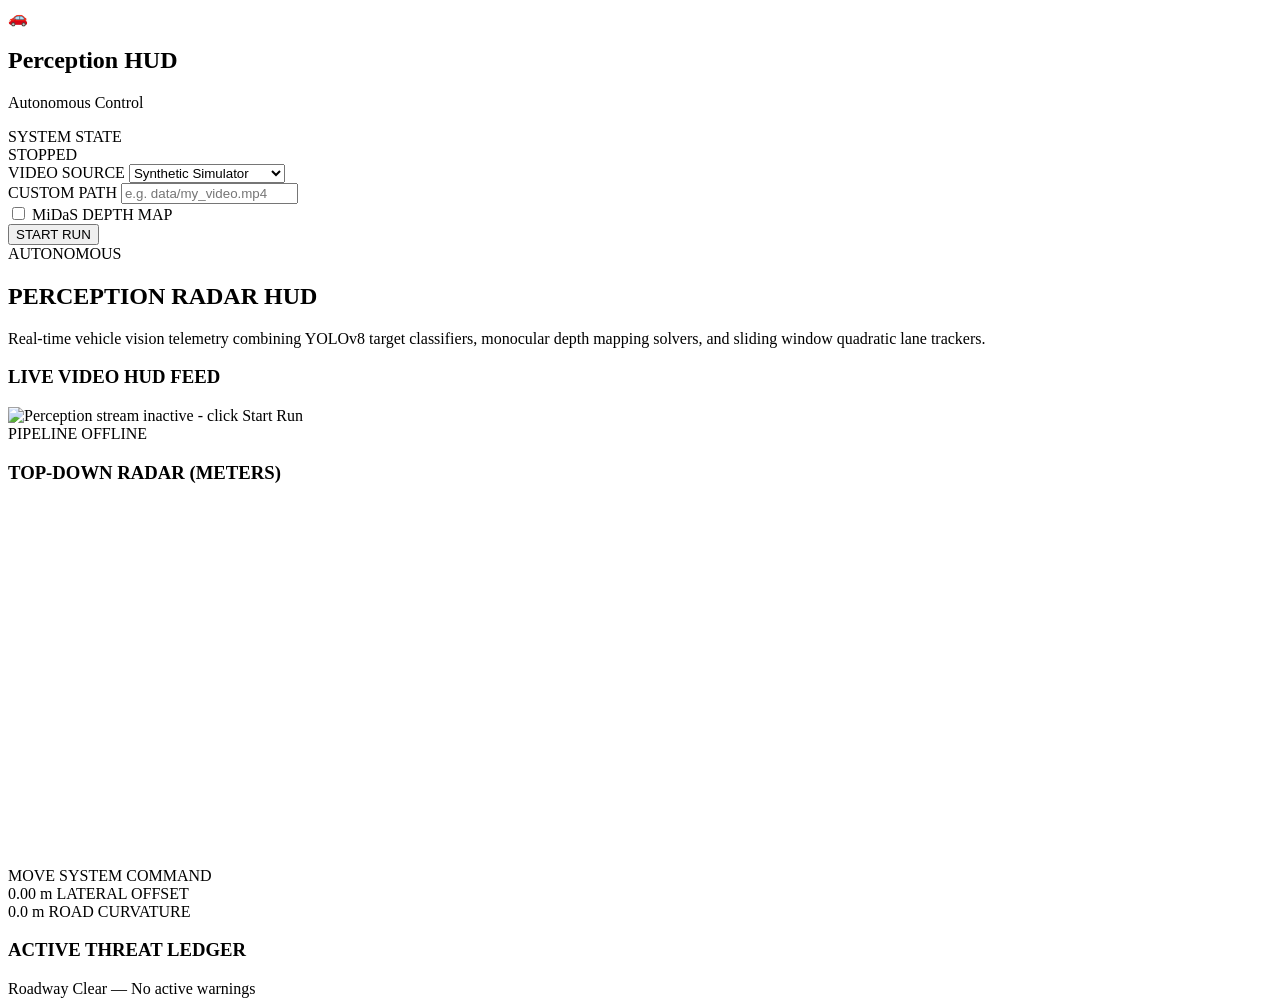
==== index.html @ f83b22bd "[Day 11/7 Release] Adding index.html" ====
<!DOCTYPE html>
<html lang="en">
<head>
    <meta charset="UTF-8">
    <meta name="viewport" content="width=device-width, initial-scale=1.0">
    <title>Autonomous Perception Web HUD</title>
    <link rel="preconnect" href="https://fonts.googleapis.com">
    <link rel="preconnect" href="https://fonts.gstatic.com" crossorigin>
    <link href="https://fonts.googleapis.com/css2?family=Inter:wght@300;400;500;600;700;800&display=swap" rel="stylesheet">
    <link rel="stylesheet" href="styles.css">
</head>
<body>

    <!-- Layout Wrapper (matches the standard structure of aalind.org) -->
    <div class="layout">
        
        <!-- Left Sidebar Controls -->
        <aside class="sidebar">
            <div class="sidebar-card border-glow-card">
                <span class="edge-light"></span>
                <div class="border-glow-inner">
                    <div class="hud-logo">🚗</div>
                    <h1 class="sidebar-name">Perception HUD</h1>
                    <p class="sidebar-title">Autonomous Control</p>
                    
                    <div class="sidebar-divider"></div>
                    
                    <!-- System Status -->
                    <div class="control-group">
                        <span class="control-label">SYSTEM STATE</span>
                        <div id="status-badge" class="badge badge-inactive">STOPPED</div>
                    </div>
                    
                    <div class="sidebar-divider"></div>
                    
                    <!-- Stream Controls -->
                    <div class="control-group">
                        <label for="source-select" class="control-label">VIDEO SOURCE</label>
                        <select id="source-select" class="form-select">
                            <option value="synthetic">Synthetic Simulator</option>
                            <option value="webcam">Hardware Webcam (0)</option>
                            <option value="custom">Custom File / Stream</option>
                        </select>
                    </div>

                    <div id="custom-source-group" class="control-group hidden">
                        <label for="custom-source-path" class="control-label">CUSTOM PATH</label>
                        <input type="text" id="custom-source-path" class="form-input" placeholder="e.g. data/my_video.mp4">
                    </div>

                    <div class="control-group">
                        <label class="toggle-container">
                            <input type="checkbox" id="depth-toggle">
                            <span class="toggle-slider"></span>
                            <span class="control-label toggle-label">MiDaS DEPTH MAP</span>
                        </label>
                    </div>
                    
                    <div class="sidebar-divider"></div>
                    
                    <!-- Action Buttons -->
                    <button id="btn-toggle-stream" class="btn btn-primary">START RUN</button>
                </div>
            </div>
        </aside>

        <!-- Right Main Content Panel -->
        <main class="main-content">
            
            <!-- Header section with background title text -->
            <section class="section hero">
                <div class="section-bg-title">AUTONOMOUS</div>
                <h2 class="section-title">PERCEPTION RADAR HUD</h2>
                <p class="hero-description">
                    Real-time vehicle vision telemetry combining YOLOv8 target classifiers, 
                    monocular depth mapping solvers, and sliding window quadratic lane trackers.
                </p>
            </section>

            <!-- Grid Layout for Live HUD Video and Telemetry -->
            <div class="dashboard-grid">
                
                <!-- Main HUD Feed Monitor -->
                <div class="hud-monitor border-glow-card">
                    <span class="edge-light"></span>
                    <div class="border-glow-inner">
                        <div class="card-header">
                            <span class="card-header-dot dot-live"></span>
                            <h3>LIVE VIDEO HUD FEED</h3>
                        </div>
                        <div class="video-container">
                            <img id="hud-stream-img" src="" alt="Perception stream inactive - click Start Run" class="video-feed">
                            <div id="video-placeholder" class="video-placeholder-overlay">
                                <span>PIPELINE OFFLINE</span>
                            </div>
                        </div>
                    </div>
                </div>

                <!-- 2D Top-Down Radar mapping -->
                <div class="radar-card border-glow-card">
                    <span class="edge-light"></span>
                    <div class="border-glow-inner">
                        <div class="card-header">
                            <span class="card-header-dot"></span>
                            <h3>TOP-DOWN RADAR (METERS)</h3>
                        </div>
                        <div class="radar-container">
                            <canvas id="radar-canvas" width="400" height="360"></canvas>
                        </div>
                    </div>
                </div>

                <!-- Telemetry Cards -->
                <div class="telemetry-card border-glow-card">
                    <span class="edge-light"></span>
                    <div class="border-glow-inner">
                        <span class="telemetry-number" id="val-action">MOVE</span>
                        <span class="telemetry-label">SYSTEM COMMAND</span>
                    </div>
                </div>

                <div class="telemetry-card border-glow-card">
                    <span class="edge-light"></span>
                    <div class="border-glow-inner">
                        <span class="telemetry-number" id="val-offset">0.00 m</span>
                        <span class="telemetry-label">LATERAL OFFSET</span>
                    </div>
                </div>

                <div class="telemetry-card border-glow-card">
                    <span class="edge-light"></span>
                    <div class="border-glow-inner">
                        <span class="telemetry-number" id="val-curvature">0.0 m</span>
                        <span class="telemetry-label">ROAD CURVATURE</span>
                    </div>
                </div>

                <!-- Threat / Alert Ledger -->
                <div class="alerts-card border-glow-card">
                    <span class="edge-light"></span>
                    <div class="border-glow-inner">
                        <div class="card-header">
                            <h3>ACTIVE THREAT LEDGER</h3>
                        </div>
                        <div id="alerts-list" class="alerts-list">
                            <div class="alert-item alert-clear">Roadway Clear — No active warnings</div>
                        </div>
                    </div>
                </div>

            </div>
        </main>
    </div>

    <!-- Telemetry Orchestrator Script -->
    <script src="app.js"></script>
</body>
</html>
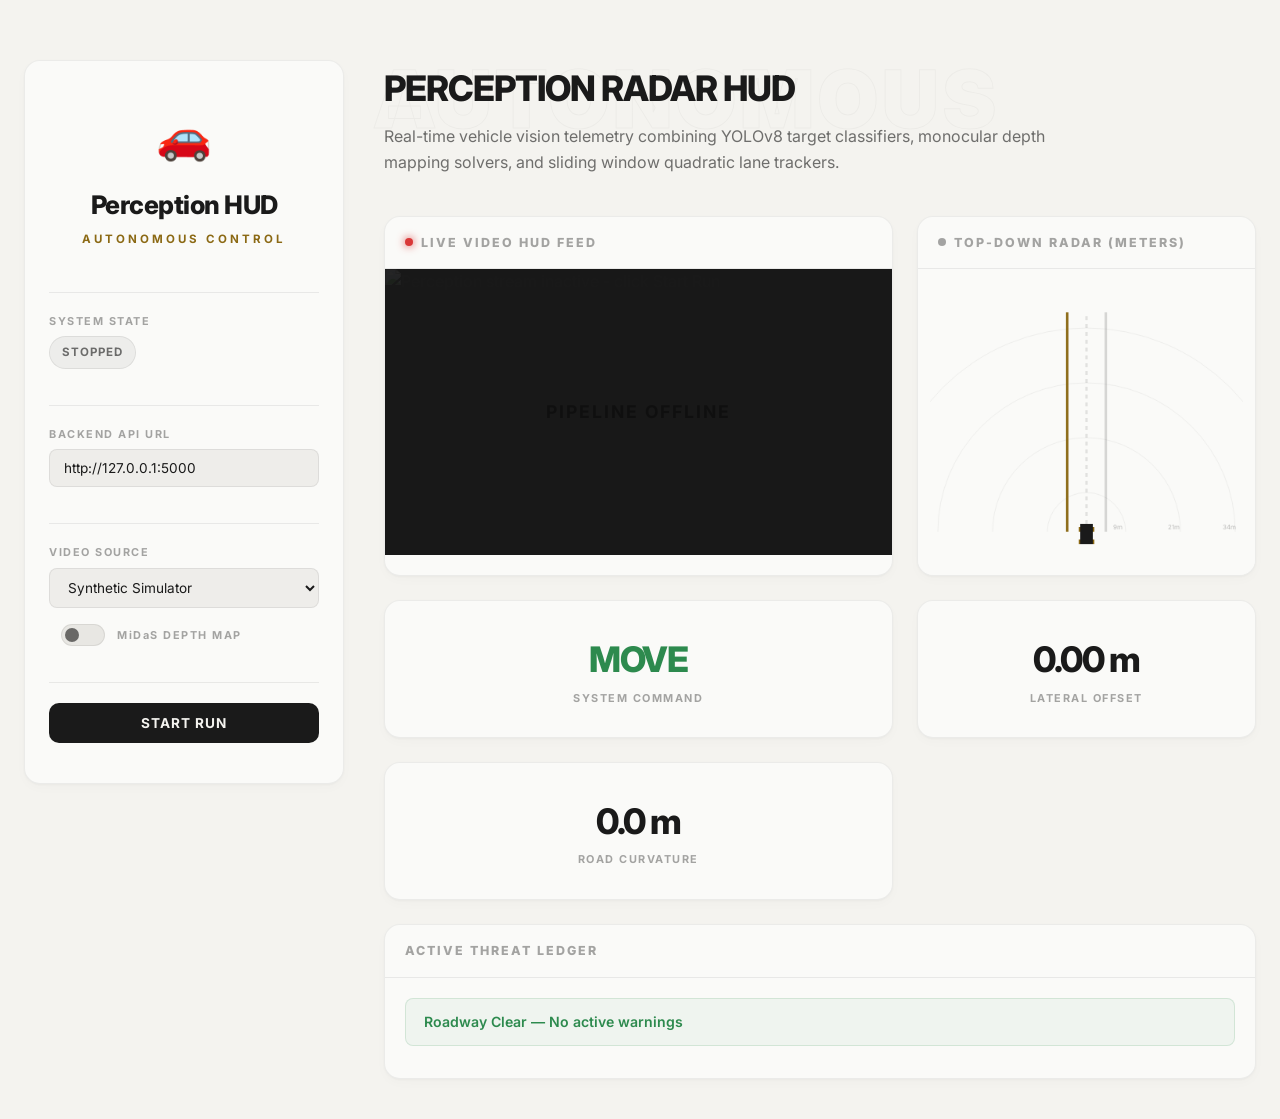
==== commit 87f9acac: "[Feature Update] Supporting dynamic API URL config in Web HUD" ====
--- a/index.html
+++ b/index.html
@@ -29,6 +29,14 @@
                     <div class="control-group">
                         <span class="control-label">SYSTEM STATE</span>
                         <div id="status-badge" class="badge badge-inactive">STOPPED</div>
+                    </div>
+                    
+                    <div class="sidebar-divider"></div>
+
+                    <!-- Connection Settings -->
+                    <div class="control-group">
+                        <label for="api-url-input" class="control-label">BACKEND API URL</label>
+                        <input type="text" id="api-url-input" class="form-input" value="http://127.0.0.1:5000">
                     </div>
                     
                     <div class="sidebar-divider"></div>
--- a/styles.css
+++ b/styles.css
@@ -0,0 +1,596 @@
+/* ================== BASE STYLES (MATCHES AALIND.ORG) ================== */
+:root {
+    --bg: #F4F3EF;
+    --surface: #EEEDEA;
+    --surface-raised: #E8E7E3;
+    --border: rgba(0, 0, 0, 0.07);
+    --text-primary: #1a1a1a;
+    --text-secondary: rgba(0, 0, 0, 0.55);
+    --text-muted: rgba(0, 0, 0, 0.35);
+    --accent: #8B6914;
+    --accent-glow: rgba(139, 105, 20, 0.15);
+    --green: #2d8a4e;
+    --red: #d93838;
+    --yellow: #b58209;
+    --card-bg: #FAFAF8;
+    --font: 'Inter', -apple-system, BlinkMacSystemFont, 'Segoe UI', Roboto, sans-serif;
+
+    /* Border Glow parameters matching portfolio */
+    --edge-proximity: 0;
+    --cursor-angle: 45deg;
+    --edge-sensitivity: 25;
+    --color-sensitivity: calc(var(--edge-sensitivity) + 20);
+    --border-radius: 16px;
+    --glow-padding: 40px;
+    --cone-spread: 25;
+    --fill-opacity: 0.4;
+}
+
+*, *::before, *::after {
+    margin: 0;
+    padding: 0;
+    box-sizing: border-box;
+}
+
+body {
+    font-family: var(--font);
+    background: var(--bg);
+    color: var(--text-primary);
+    line-height: 1.6;
+    overflow-x: hidden;
+    -webkit-font-smoothing: antialiased;
+}
+
+/* ================== LAYOUT STYLES ================== */
+.layout {
+    display: flex;
+    max-width: 1400px;
+    margin: 0 auto;
+    padding: 60px 24px 40px;
+    gap: 40px;
+    position: relative;
+    z-index: 1;
+}
+
+/* ================== STICKY SIDEBAR ================== */
+.sidebar {
+    position: sticky;
+    top: 60px;
+    width: 320px;
+    flex-shrink: 0;
+    height: fit-content;
+    z-index: 10;
+}
+
+.sidebar-card .border-glow-inner {
+    padding: 40px 24px;
+    display: flex;
+    flex-direction: column;
+}
+
+.hud-logo {
+    font-size: 2.8rem;
+    margin-bottom: 12px;
+    text-align: center;
+}
+
+.sidebar-name {
+    font-size: 1.6rem;
+    font-weight: 800;
+    text-align: center;
+    margin-bottom: 4px;
+    letter-spacing: -0.5px;
+}
+
+.sidebar-title {
+    font-size: 0.72rem;
+    text-transform: uppercase;
+    letter-spacing: 3px;
+    color: var(--accent);
+    font-weight: 700;
+    text-align: center;
+    margin-bottom: 24px;
+}
+
+.sidebar-divider {
+    width: 100%;
+    height: 1px;
+    background: var(--border);
+    margin: 20px 0;
+}
+
+/* ================== BORDER GLOW CARDS ================== */
+.border-glow-card {
+    --edge-proximity: 0;
+    --cursor-angle: 45deg;
+    position: relative;
+    border-radius: var(--border-radius);
+    isolation: isolate;
+    transform: translate3d(0, 0, 0.01px);
+    display: grid;
+    border: 1px solid rgba(0, 0, 0, 0.06);
+    background: var(--card-bg);
+    overflow: visible;
+    box-shadow: 0 1px 3px rgba(0, 0, 0, 0.04), 0 4px 12px rgba(0, 0, 0, 0.02);
+    transition: transform 0.25s ease;
+}
+
+.border-glow-card:hover {
+    transform: translateY(-2px);
+}
+
+.border-glow-card::before,
+.border-glow-card::after,
+.border-glow-card>.edge-light {
+    content: "";
+    position: absolute;
+    inset: 0;
+    border-radius: inherit;
+    transition: opacity 0.25s ease-out;
+    z-index: -1;
+}
+
+.border-glow-card:not(:hover):not(.sweep-active)::before,
+.border-glow-card:not(:hover):not(.sweep-active)::after,
+.border-glow-card:not(:hover):not(.sweep-active)>.edge-light {
+    opacity: 0;
+    transition: opacity 0.75s ease-in-out;
+}
+
+/* Colored mesh border overlay (Golden Hue) */
+.border-glow-card::before {
+    border: 1px solid transparent;
+    background:
+        linear-gradient(var(--card-bg) 0 100%) padding-box,
+        radial-gradient(at 80% 55%, hsl(40 70% 45%) 0px, transparent 50%) border-box,
+        radial-gradient(at 8% 6%, hsl(45 60% 50%) 0px, transparent 50%) border-box,
+        radial-gradient(at 82% 18%, hsl(30 60% 42%) 0px, transparent 50%) border-box,
+        radial-gradient(at 51% 4%, hsl(48 65% 52%) 0px, transparent 50%) border-box,
+        linear-gradient(hsl(40 70% 45%) 0 100%) border-box;
+
+    opacity: calc((var(--edge-proximity) - var(--color-sensitivity)) / (100 - var(--color-sensitivity)));
+
+    mask-image:
+        conic-gradient(from var(--cursor-angle) at center,
+            black calc(var(--cone-spread) * 1%),
+            transparent calc((var(--cone-spread) + 15) * 1%),
+            transparent calc((100 - var(--cone-spread) - 15) * 1%),
+            black calc((100 - var(--cone-spread)) * 1%));
+    -webkit-mask-image:
+        conic-gradient(from var(--cursor-angle) at center,
+            black calc(var(--cone-spread) * 1%),
+            transparent calc((var(--cone-spread) + 15) * 1%),
+            transparent calc((100 - var(--cone-spread) - 15) * 1%),
+            black calc((100 - var(--cone-spread)) * 1%));
+}
+
+/* Background Soft Glow */
+.border-glow-card::after {
+    border: 1px solid transparent;
+    background:
+        radial-gradient(at 80% 55%, hsl(40 70% 45%) 0px, transparent 50%) padding-box,
+        radial-gradient(at 8% 6%, hsl(45 60% 50%) 0px, transparent 50%) padding-box,
+        radial-gradient(at 51% 4%, hsl(48 65% 52%) 0px, transparent 50%) padding-box;
+
+    mask-image:
+        linear-gradient(to bottom, black, black),
+        radial-gradient(ellipse at 50% 50%, black 40%, transparent 65%),
+        conic-gradient(from var(--cursor-angle) at center, transparent 5%, black 15%, black 85%, transparent 95%);
+    -webkit-mask-image:
+        linear-gradient(to bottom, black, black),
+        radial-gradient(ellipse at 50% 50%, black 40%, transparent 65%),
+        conic-gradient(from var(--cursor-angle) at center, transparent 5%, black 15%, black 85%, transparent 95%);
+    
+    mask-composite: subtract, add;
+    -webkit-mask-composite: source-out, source-over;
+    opacity: calc(var(--fill-opacity) * (var(--edge-proximity) - var(--color-sensitivity)) / (100 - var(--color-sensitivity)));
+    mix-blend-mode: soft-light;
+}
+
+.border-glow-inner {
+    display: flex;
+    flex-direction: column;
+    position: relative;
+    overflow: hidden;
+    z-index: 1;
+    border-radius: inherit;
+}
+
+/* ================== MAIN CONTENT PANEL ================== */
+.main-content {
+    flex: 1;
+    min-width: 0;
+}
+
+/* Heading with big muted outlines */
+.section {
+    position: relative;
+    margin-bottom: 40px;
+}
+
+.section-bg-title {
+    position: absolute;
+    top: -25px;
+    left: -10px;
+    font-size: 5rem;
+    font-weight: 900;
+    color: transparent;
+    -webkit-text-stroke: 1px rgba(0, 0, 0, 0.03);
+    user-select: none;
+    pointer-events: none;
+    letter-spacing: 4px;
+}
+
+.section-title {
+    font-size: 2.2rem;
+    font-weight: 800;
+    letter-spacing: -1px;
+    color: var(--text-primary);
+    margin-bottom: 8px;
+    position: relative;
+}
+
+.hero-description {
+    font-size: 1rem;
+    color: var(--text-secondary);
+    max-width: 680px;
+    margin-bottom: 24px;
+}
+
+/* ================== CONTROL FORM STYLES ================== */
+.control-group {
+    display: flex;
+    flex-direction: column;
+    gap: 6px;
+    margin-bottom: 16px;
+}
+
+.control-label {
+    font-size: 0.68rem;
+    font-weight: 700;
+    letter-spacing: 1.5px;
+    color: var(--text-muted);
+}
+
+.form-select, .form-input {
+    width: 100%;
+    padding: 10px 14px;
+    background: var(--surface);
+    border: 1px solid var(--border);
+    border-radius: 8px;
+    font-family: var(--font);
+    font-size: 0.85rem;
+    color: var(--text-primary);
+    outline: none;
+    transition: all 0.25s ease;
+}
+
+.form-select:focus, .form-input:focus {
+    border-color: var(--accent);
+    background: var(--card-bg);
+}
+
+/* Toggle Switch */
+.toggle-container {
+    display: flex;
+    align-items: center;
+    cursor: pointer;
+    position: relative;
+    gap: 12px;
+}
+
+.toggle-container input {
+    opacity: 0;
+    width: 0;
+    height: 0;
+}
+
+.toggle-slider {
+    position: relative;
+    display: inline-block;
+    width: 44px;
+    height: 22px;
+    background-color: var(--surface-raised);
+    transition: .4s;
+    border-radius: 34px;
+    border: 1px solid var(--border);
+}
+
+.toggle-slider:before {
+    position: absolute;
+    content: "";
+    height: 14px;
+    width: 14px;
+    left: 3px;
+    bottom: 3px;
+    background-color: var(--text-secondary);
+    transition: .4s;
+    border-radius: 50%;
+}
+
+input:checked + .toggle-slider {
+    background-color: var(--accent-glow);
+    border-color: var(--accent);
+}
+
+input:checked + .toggle-slider:before {
+    transform: translateX(22px);
+    background-color: var(--accent);
+}
+
+.toggle-label {
+    margin-top: 2px;
+}
+
+/* Status Badge */
+.badge {
+    padding: 6px 12px;
+    font-size: 0.72rem;
+    font-weight: 700;
+    border-radius: 50px;
+    text-align: center;
+    width: fit-content;
+    letter-spacing: 1px;
+}
+
+.badge-active {
+    background: rgba(45, 138, 78, 0.15);
+    color: var(--green);
+    border: 1px solid rgba(45, 138, 78, 0.3);
+}
+
+.badge-inactive {
+    background: rgba(0, 0, 0, 0.05);
+    color: var(--text-secondary);
+    border: 1px solid var(--border);
+}
+
+/* Button */
+.btn {
+    width: 100%;
+    padding: 12px;
+    border-radius: 10px;
+    font-family: var(--font);
+    font-size: 0.85rem;
+    font-weight: 700;
+    letter-spacing: 1px;
+    border: none;
+    cursor: pointer;
+    transition: all 0.3s ease;
+}
+
+.btn-primary {
+    background: var(--text-primary);
+    color: var(--bg);
+}
+
+.btn-primary:hover {
+    background: var(--accent);
+    color: white;
+}
+
+.btn-active {
+    background: var(--red);
+    color: white;
+}
+
+.btn-active:hover {
+    background: #b52a2c;
+}
+
+/* ================== DASHBOARD GRID ================== */
+.dashboard-grid {
+    display: grid;
+    grid-template-columns: 3fr 2fr;
+    gap: 24px;
+}
+
+/* Header style inside cards */
+.card-header {
+    display: flex;
+    align-items: center;
+    gap: 8px;
+    padding: 16px 20px;
+    border-bottom: 1px solid var(--border);
+}
+
+.card-header h3 {
+    font-size: 0.78rem;
+    font-weight: 800;
+    letter-spacing: 2px;
+    color: var(--text-muted);
+    text-transform: uppercase;
+}
+
+.card-header-dot {
+    width: 8px;
+    height: 8px;
+    border-radius: 50%;
+    background: var(--text-muted);
+}
+
+.dot-live {
+    background: var(--red);
+    box-shadow: 0 0 8px var(--red);
+    animation: pulse-dot 2s infinite;
+}
+
+@keyframes pulse-dot {
+    0% { opacity: 0.4; }
+    50% { opacity: 1; }
+    100% { opacity: 0.4; }
+}
+
+/* ================== HUD MONITOR ================== */
+.hud-monitor {
+    grid-column: span 1;
+}
+
+.video-container {
+    position: relative;
+    width: 100%;
+    aspect-ratio: 16/9;
+    background: #000;
+}
+
+.video-feed {
+    width: 100%;
+    height: 100%;
+    object-fit: contain;
+    display: block;
+}
+
+.video-placeholder-overlay {
+    position: absolute;
+    inset: 0;
+    background: rgba(26, 26, 26, 0.95);
+    display: flex;
+    align-items: center;
+    justify-content: center;
+    color: var(--text-muted);
+    font-size: 1.1rem;
+    font-weight: 700;
+    letter-spacing: 2px;
+}
+
+.hidden {
+    display: none !important;
+}
+
+/* ================== RADAR CONTAINER ================== */
+.radar-card {
+    grid-column: span 1;
+}
+
+.radar-container {
+    display: flex;
+    align-items: center;
+    justify-content: center;
+    padding: 12px;
+    background: #FAFAF8;
+    height: 100%;
+}
+
+#radar-canvas {
+    max-width: 100%;
+    height: auto;
+}
+
+/* ================== TELEMETRY CARDS ================== */
+.telemetry-card {
+    grid-column: span 1;
+}
+
+.telemetry-card .border-glow-inner {
+    padding: 30px 24px;
+    text-align: center;
+    align-items: center;
+}
+
+.telemetry-number {
+    font-size: 2.2rem;
+    font-weight: 800;
+    letter-spacing: -1.5px;
+    color: var(--text-primary);
+    margin-bottom: 2px;
+}
+
+.telemetry-label {
+    font-size: 0.68rem;
+    font-weight: 700;
+    letter-spacing: 1.5px;
+    color: var(--text-muted);
+    text-transform: uppercase;
+}
+
+/* Curvature, offset, and action command state colors */
+#val-action {
+    color: var(--green);
+}
+
+.warn-ttc #val-action {
+    color: var(--yellow);
+}
+
+.brake-ttc #val-action {
+    color: var(--red);
+    animation: flash-red-text 1s infinite alternate;
+}
+
+@keyframes flash-red-text {
+    from { color: var(--red); }
+    to { color: #801214; }
+}
+
+/* ================== THREAT LEDGER ================== */
+.alerts-card {
+    grid-column: span 2;
+}
+
+.alerts-list {
+    padding: 20px;
+    display: flex;
+    flex-direction: column;
+    gap: 12px;
+    min-height: 100px;
+    max-height: 220px;
+    overflow-y: auto;
+}
+
+.alert-item {
+    padding: 12px 18px;
+    border-radius: 8px;
+    font-size: 0.88rem;
+    font-weight: 600;
+    display: flex;
+    align-items: center;
+    gap: 12px;
+    border: 1px solid transparent;
+}
+
+.alert-clear {
+    background: rgba(45, 138, 78, 0.05);
+    color: var(--green);
+    border-color: rgba(45, 138, 78, 0.15);
+}
+
+.alert-warning {
+    background: rgba(181, 130, 9, 0.08);
+    color: var(--yellow);
+    border-color: rgba(181, 130, 9, 0.2);
+}
+
+.alert-critical {
+    background: rgba(217, 56, 56, 0.08);
+    color: var(--red);
+    border-color: rgba(217, 56, 56, 0.25);
+    font-weight: 700;
+    animation: pulse-border 1.5s infinite;
+}
+
+@keyframes pulse-border {
+    0% { border-color: rgba(217, 56, 56, 0.25); }
+    50% { border-color: rgba(217, 56, 56, 0.7); }
+    100% { border-color: rgba(217, 56, 56, 0.25); }
+}
+
+/* ================== RESPONSIVE MEDIA STYLES ================== */
+@media (max-width: 1024px) {
+    .layout {
+        flex-direction: column;
+        padding-top: 40px;
+    }
+    
+    .sidebar {
+        width: 100%;
+        position: static;
+    }
+    
+    .dashboard-grid {
+        grid-template-columns: 1fr;
+    }
+    
+    .hud-monitor, .radar-card, .telemetry-card, .alerts-card {
+        grid-column: span 1;
+    }
+}
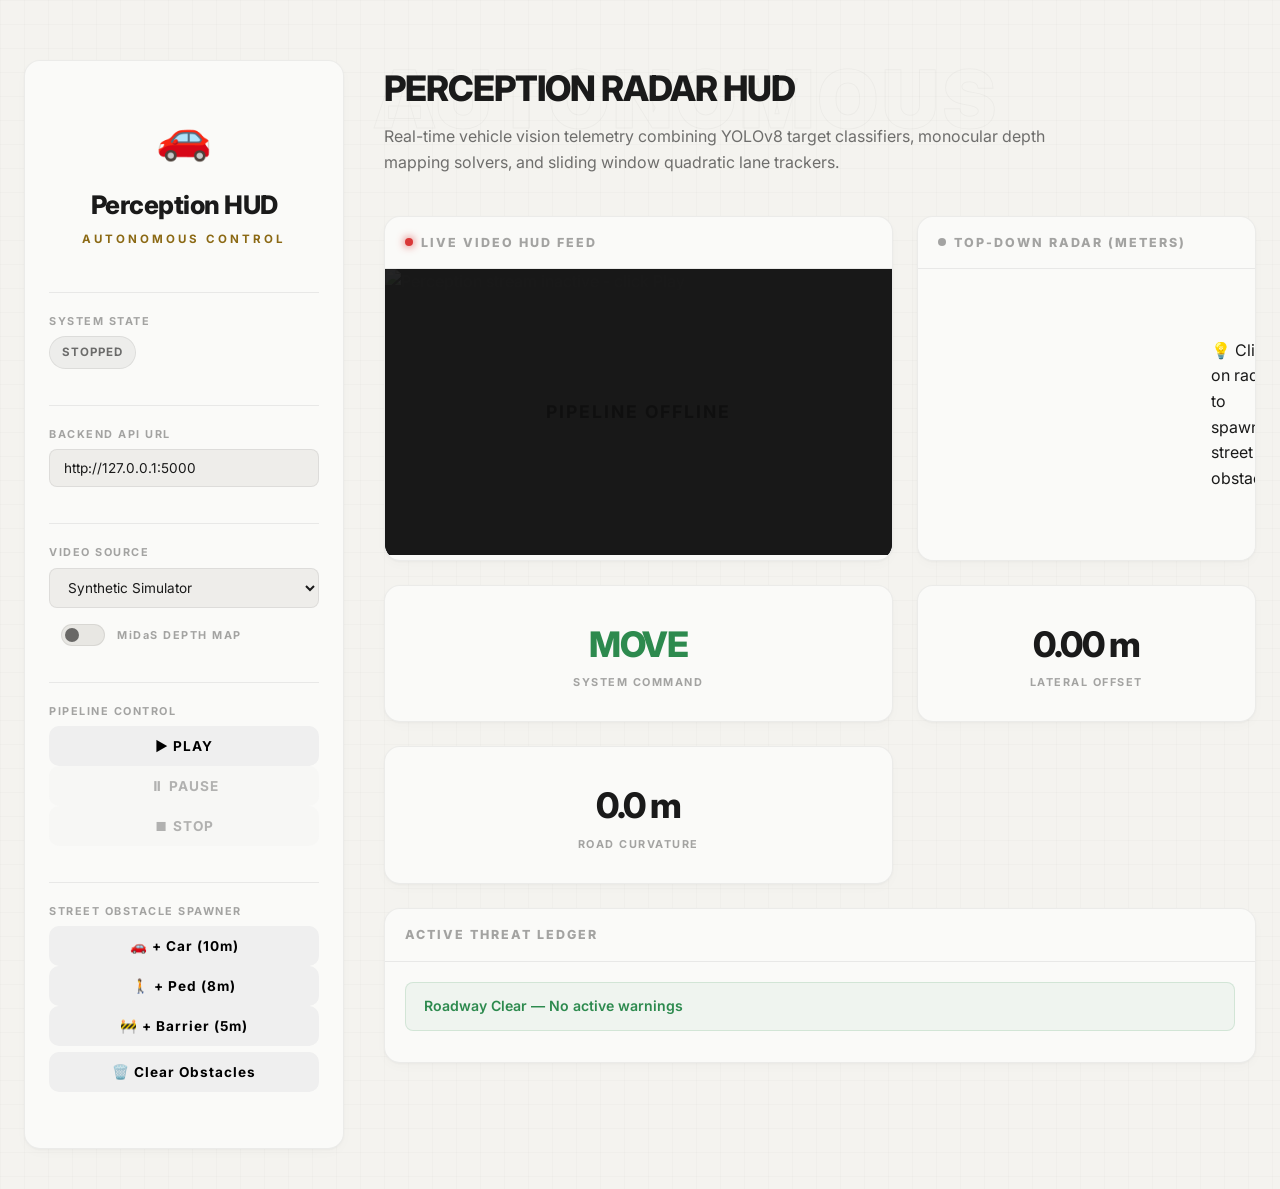
==== commit d6f60b5d: "feat: update index.html with play/pause/stop button controls and obstacle spawner UI" ====
--- a/index.html
+++ b/index.html
@@ -66,8 +66,28 @@
                     
                     <div class="sidebar-divider"></div>
                     
-                    <!-- Action Buttons -->
-                    <button id="btn-toggle-stream" class="btn btn-primary">START RUN</button>
+                    <!-- Action Buttons (Play / Pause / Stop) -->
+                    <div class="control-group">
+                        <span class="control-label">PIPELINE CONTROL</span>
+                        <div class="button-group">
+                            <button id="btn-play" class="btn btn-control btn-play">▶ PLAY</button>
+                            <button id="btn-pause" class="btn btn-control btn-pause" disabled>⏸ PAUSE</button>
+                            <button id="btn-stop" class="btn btn-control btn-stop" disabled>⏹ STOP</button>
+                        </div>
+                    </div>
+
+                    <div class="sidebar-divider"></div>
+
+                    <!-- Street Obstacle Spawner -->
+                    <div class="control-group">
+                        <span class="control-label">STREET OBSTACLE SPAWNER</span>
+                        <div class="preset-grid">
+                            <button id="btn-add-car" class="btn btn-preset">🚗 + Car (10m)</button>
+                            <button id="btn-add-pedestrian" class="btn btn-preset">🚶 + Ped (8m)</button>
+                            <button id="btn-add-barrier" class="btn btn-preset btn-danger-preset">🚧 + Barrier (5m)</button>
+                        </div>
+                        <button id="btn-clear-obstacles" class="btn btn-secondary-outline">🗑️ Clear Obstacles</button>
+                    </div>
                 </div>
             </div>
         </aside>
@@ -97,9 +117,9 @@
                             <h3>LIVE VIDEO HUD FEED</h3>
                         </div>
                         <div class="video-container">
-                            <img id="hud-stream-img" src="" alt="Perception stream inactive - click Start Run" class="video-feed">
+                            <img id="hud-stream-img" src="" alt="Perception stream inactive - click Play" class="video-feed">
                             <div id="video-placeholder" class="video-placeholder-overlay">
-                                <span>PIPELINE OFFLINE</span>
+                                <span id="placeholder-text">PIPELINE OFFLINE</span>
                             </div>
                         </div>
                     </div>
@@ -114,7 +134,8 @@
                             <h3>TOP-DOWN RADAR (METERS)</h3>
                         </div>
                         <div class="radar-container">
-                            <canvas id="radar-canvas" width="400" height="360"></canvas>
+                            <canvas id="radar-canvas" width="400" height="340"></canvas>
+                            <div class="radar-tip">💡 Click on radar to spawn street obstacle</div>
                         </div>
                     </div>
                 </div>
--- a/styles.css
+++ b/styles.css
@@ -34,7 +34,11 @@
 
 body {
     font-family: var(--font);
-    background: var(--bg);
+    background-color: var(--bg);
+    background-image: 
+        linear-gradient(rgba(0, 0, 0, 0.015) 1px, transparent 1px),
+        linear-gradient(90deg, rgba(0, 0, 0, 0.015) 1px, transparent 1px);
+    background-size: 24px 24px;
     color: var(--text-primary);
     line-height: 1.6;
     overflow-x: hidden;
